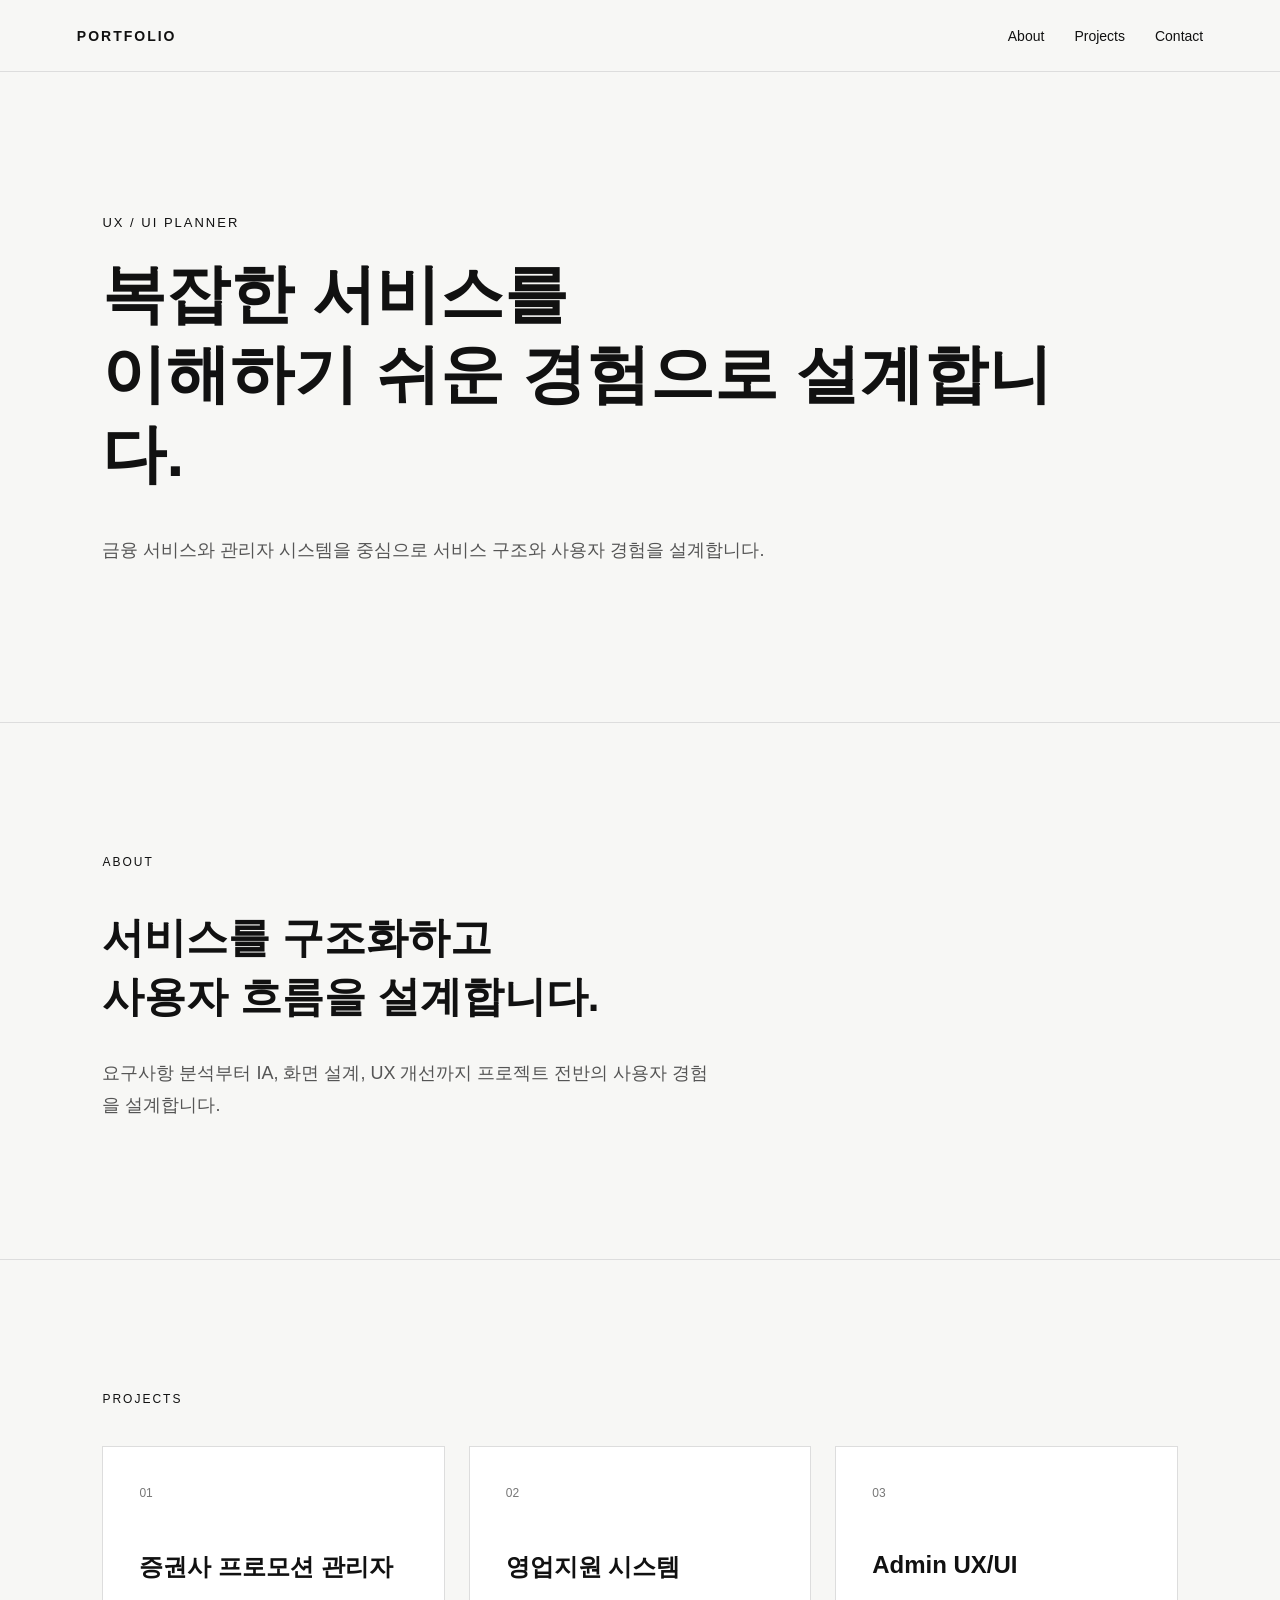
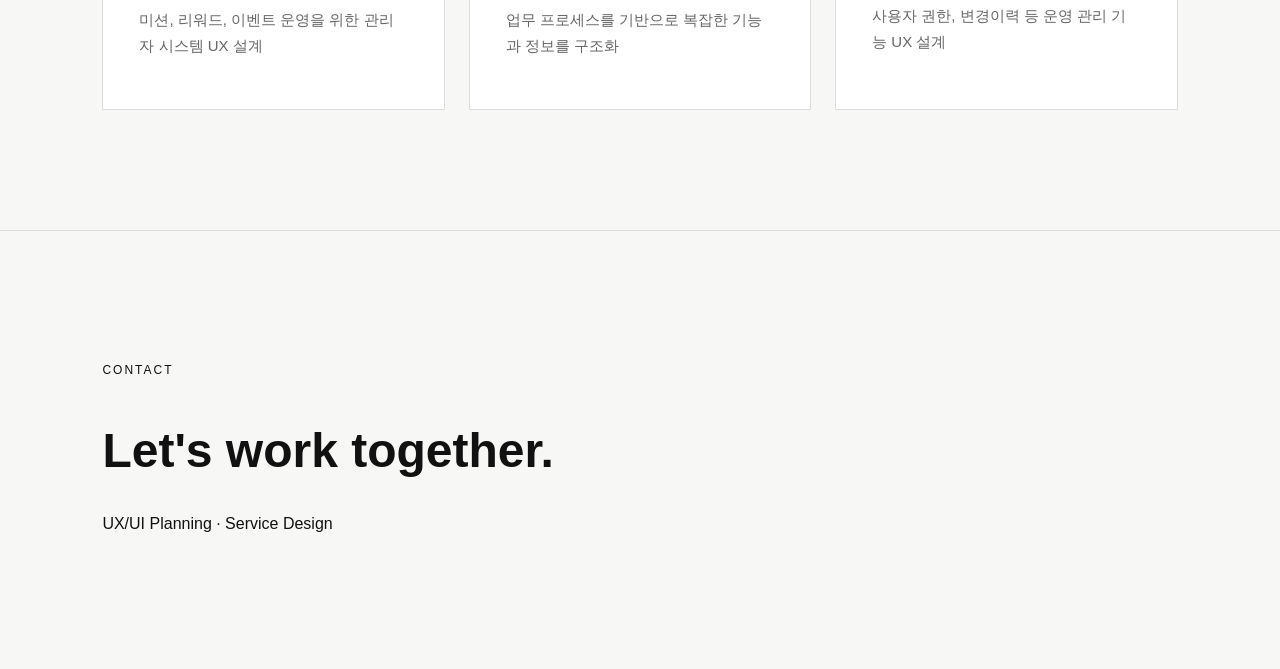
==== index.html @ fc8f5316 "Initial portfolio page" ====
<!DOCTYPE html>
<html lang="ko">
<head>
  <meta charset="UTF-8">
  <meta name="viewport" content="width=device-width, initial-scale=1.0">
  <title>UX/UI Portfolio</title>
  <link rel="stylesheet" href="style.css">
</head>

<body>

  <header class="header">
    <div class="logo">PORTFOLIO</div>

    <nav class="nav">
      <a href="#about">About</a>
      <a href="#projects">Projects</a>
      <a href="#contact">Contact</a>
    </nav>
  </header>

  <main>

    <section class="hero">
      <p class="eyebrow">UX / UI PLANNER</p>

      <h1>
        복잡한 서비스를<br>
        이해하기 쉬운 경험으로 설계합니다.
      </h1>

      <p class="hero-text">
        금융 서비스와 관리자 시스템을 중심으로
        서비스 구조와 사용자 경험을 설계합니다.
      </p>
    </section>


    <section id="about" class="section">
      <p class="section-label">ABOUT</p>

      <h2>서비스를 구조화하고<br>사용자 흐름을 설계합니다.</h2>

      <p class="description">
        요구사항 분석부터 IA, 화면 설계, UX 개선까지
        프로젝트 전반의 사용자 경험을 설계합니다.
      </p>
    </section>


    <section id="projects" class="section">

      <p class="section-label">PROJECTS</p>

      <div class="project-grid">

        <article class="project-card">
          <span>01</span>
          <h3>증권사 프로모션 관리자</h3>
          <p>
            미션, 리워드, 이벤트 운영을 위한
            관리자 시스템 UX 설계
          </p>
        </article>

        <article class="project-card">
          <span>02</span>
          <h3>영업지원 시스템</h3>
          <p>
            업무 프로세스를 기반으로
            복잡한 기능과 정보를 구조화
          </p>
        </article>

        <article class="project-card">
          <span>03</span>
          <h3>Admin UX/UI</h3>
          <p>
            사용자 권한, 변경이력 등
            운영 관리 기능 UX 설계
          </p>
        </article>

      </div>

    </section>


    <section id="contact" class="section contact">
      <p class="section-label">CONTACT</p>

      <h2>Let's work together.</h2>

      <p>
        UX/UI Planning · Service Design
      </p>
    </section>

  </main>

</body>
</html>
---- style.css ----
* {
  box-sizing: border-box;
}

html {
  scroll-behavior: smooth;
}

body {
  margin: 0;
  font-family: Arial, "Noto Sans KR", sans-serif;
  background: #f7f7f5;
  color: #111;
}


/* Header */

.header {
  height: 72px;
  display: flex;
  align-items: center;
  justify-content: space-between;
  padding: 0 6%;
  border-bottom: 1px solid #ddd;
}

.logo {
  font-size: 14px;
  font-weight: 700;
  letter-spacing: 2px;
}

.nav {
  display: flex;
  gap: 30px;
}

.nav a {
  text-decoration: none;
  color: #111;
  font-size: 14px;
}


/* Hero */

.hero {
  min-height: 650px;
  padding: 130px 8%;
}

.eyebrow {
  font-size: 13px;
  letter-spacing: 2px;
  margin-bottom: 24px;
}

.hero h1 {
  font-size: 64px;
  line-height: 1.25;
  font-weight: 600;
  margin: 0;
  max-width: 1000px;
}

.hero-text {
  margin-top: 40px;
  font-size: 18px;
  line-height: 1.8;
  color: #555;
}


/* Sections */

.section {
  padding: 120px 8%;
  border-top: 1px solid #ddd;
}

.section-label {
  font-size: 12px;
  letter-spacing: 2px;
  margin-bottom: 40px;
}

.section h2 {
  font-size: 42px;
  line-height: 1.4;
  margin-bottom: 30px;
}

.description {
  max-width: 620px;
  font-size: 18px;
  line-height: 1.8;
  color: #555;
}


/* Projects */

.project-grid {
  display: grid;
  grid-template-columns: repeat(3, 1fr);
  gap: 24px;
}

.project-card {
  background: #fff;
  padding: 36px;
  min-height: 260px;
  border: 1px solid #ddd;
}

.project-card span {
  font-size: 12px;
  color: #777;
}

.project-card h3 {
  margin-top: 50px;
  font-size: 24px;
}

.project-card p {
  margin-top: 20px;
  font-size: 15px;
  line-height: 1.7;
  color: #666;
}


/* Contact */

.contact {
  min-height: 400px;
}

.contact h2 {
  font-size: 48px;
}


/* Mobile */

@media (max-width: 768px) {

  .nav {
    display: none;
  }

  .hero {
    padding: 100px 6%;
  }

  .hero h1 {
    font-size: 42px;
  }

  .section {
    padding: 80px 6%;
  }

  .section h2 {
    font-size: 32px;
  }

  .project-grid {
    grid-template-columns: 1fr;
  }

}
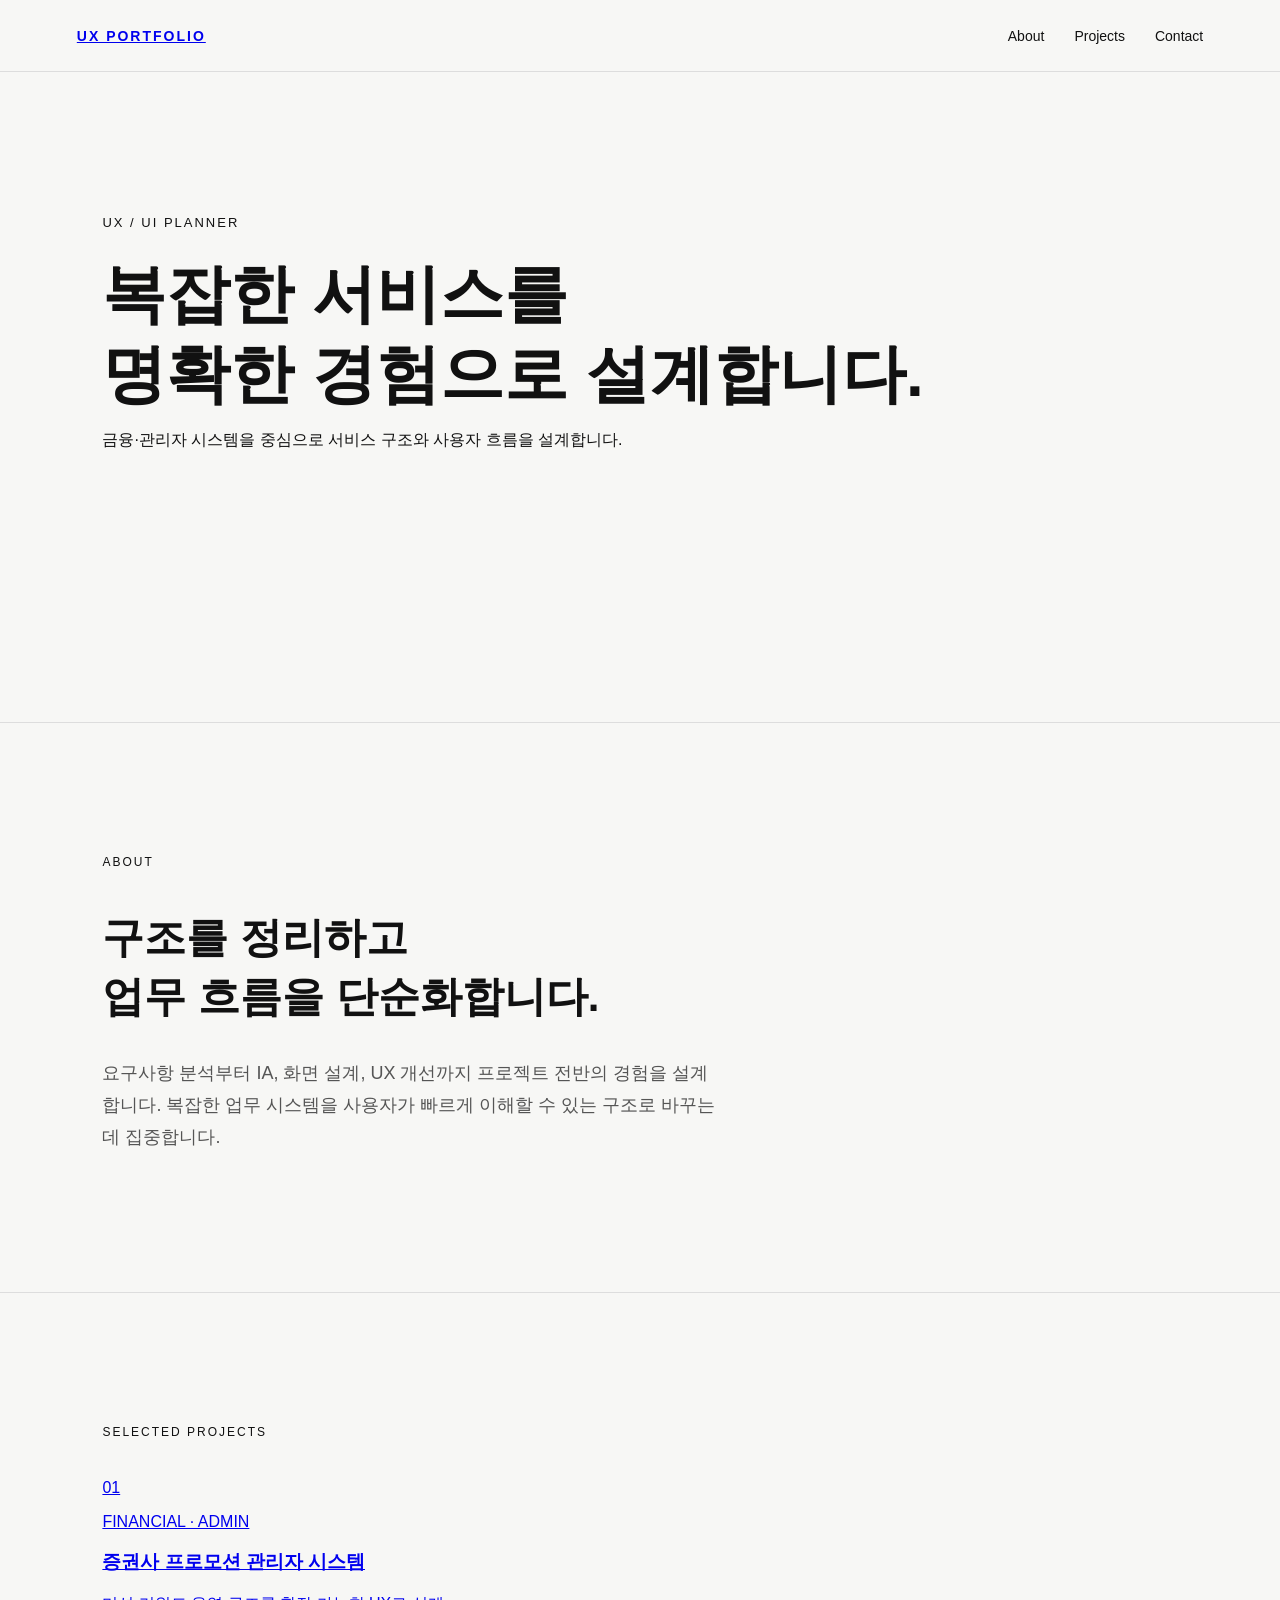
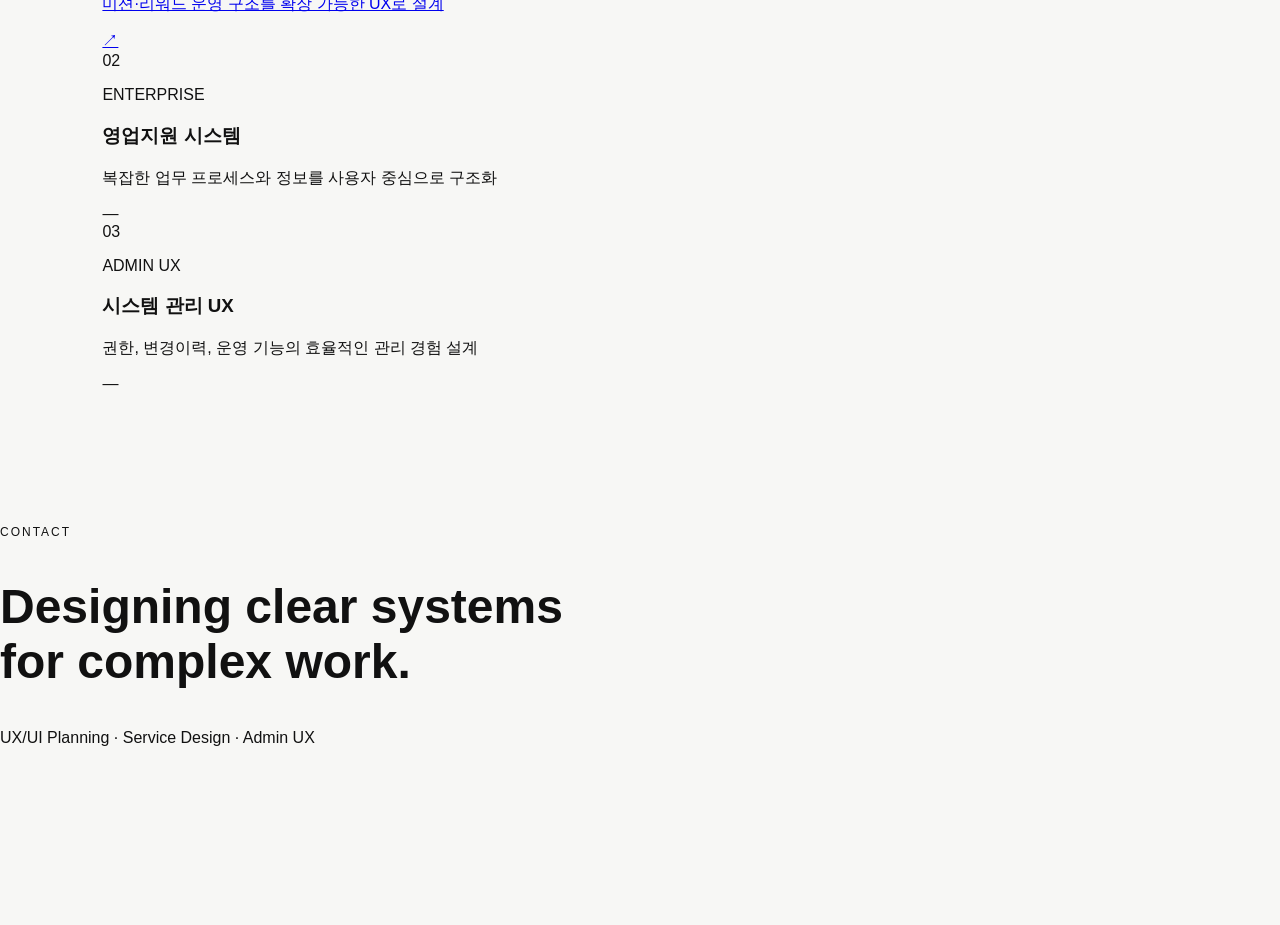
==== commit 1c21b4f9: "Refine portfolio homepage design" ====
--- a/index.html
+++ b/index.html
@@ -6,12 +6,9 @@
   <title>UX/UI Portfolio</title>
   <link rel="stylesheet" href="style.css">
 </head>
-
 <body>
-
   <header class="header">
-    <div class="logo">PORTFOLIO</div>
-
+    <a class="logo" href="index.html">UX PORTFOLIO</a>
     <nav class="nav">
       <a href="#about">About</a>
       <a href="#projects">Projects</a>
@@ -20,83 +17,66 @@
   </header>
 
   <main>
-
     <section class="hero">
       <p class="eyebrow">UX / UI PLANNER</p>
-
-      <h1>
-        복잡한 서비스를<br>
-        이해하기 쉬운 경험으로 설계합니다.
-      </h1>
-
-      <p class="hero-text">
-        금융 서비스와 관리자 시스템을 중심으로
-        서비스 구조와 사용자 경험을 설계합니다.
+      <h1>복잡한 서비스를<br>명확한 경험으로 설계합니다.</h1>
+      <p class="lead">
+        금융·관리자 시스템을 중심으로 서비스 구조와 사용자 흐름을 설계합니다.
       </p>
     </section>
 
-
-    <section id="about" class="section">
-      <p class="section-label">ABOUT</p>
-
-      <h2>서비스를 구조화하고<br>사용자 흐름을 설계합니다.</h2>
-
+    <section id="about" class="section split">
+      <div>
+        <p class="section-label">ABOUT</p>
+        <h2>구조를 정리하고<br>업무 흐름을 단순화합니다.</h2>
+      </div>
       <p class="description">
-        요구사항 분석부터 IA, 화면 설계, UX 개선까지
-        프로젝트 전반의 사용자 경험을 설계합니다.
+        요구사항 분석부터 IA, 화면 설계, UX 개선까지 프로젝트 전반의 경험을 설계합니다.
+        복잡한 업무 시스템을 사용자가 빠르게 이해할 수 있는 구조로 바꾸는 데 집중합니다.
       </p>
     </section>
 
+    <section id="projects" class="section">
+      <p class="section-label">SELECTED PROJECTS</p>
 
-    <section id="projects" class="section">
+      <div class="project-list">
+        <a class="project-row" href="project01.html">
+          <span class="project-no">01</span>
+          <div>
+            <p class="project-type">FINANCIAL · ADMIN</p>
+            <h3>증권사 프로모션 관리자 시스템</h3>
+            <p>미션·리워드 운영 구조를 확장 가능한 UX로 설계</p>
+          </div>
+          <span class="project-arrow">↗</span>
+        </a>
 
-      <p class="section-label">PROJECTS</p>
+        <div class="project-row muted">
+          <span class="project-no">02</span>
+          <div>
+            <p class="project-type">ENTERPRISE</p>
+            <h3>영업지원 시스템</h3>
+            <p>복잡한 업무 프로세스와 정보를 사용자 중심으로 구조화</p>
+          </div>
+          <span class="project-arrow">—</span>
+        </div>
 
-      <div class="project-grid">
-
-        <article class="project-card">
-          <span>01</span>
-          <h3>증권사 프로모션 관리자</h3>
-          <p>
-            미션, 리워드, 이벤트 운영을 위한
-            관리자 시스템 UX 설계
-          </p>
-        </article>
-
-        <article class="project-card">
-          <span>02</span>
-          <h3>영업지원 시스템</h3>
-          <p>
-            업무 프로세스를 기반으로
-            복잡한 기능과 정보를 구조화
-          </p>
-        </article>
-
-        <article class="project-card">
-          <span>03</span>
-          <h3>Admin UX/UI</h3>
-          <p>
-            사용자 권한, 변경이력 등
-            운영 관리 기능 UX 설계
-          </p>
-        </article>
-
+        <div class="project-row muted">
+          <span class="project-no">03</span>
+          <div>
+            <p class="project-type">ADMIN UX</p>
+            <h3>시스템 관리 UX</h3>
+            <p>권한, 변경이력, 운영 기능의 효율적인 관리 경험 설계</p>
+          </div>
+          <span class="project-arrow">—</span>
+        </div>
       </div>
-
     </section>
 
-
-    <section id="contact" class="section contact">
+    <section id="contact" class="contact">
       <p class="section-label">CONTACT</p>
-
-      <h2>Let's work together.</h2>
-
-      <p>
-        UX/UI Planning · Service Design
-      </p>
+      <h2>Designing clear systems<br>for complex work.</h2>
+      <p>UX/UI Planning · Service Design · Admin UX</p>
     </section>
-
   </main>
-
 </body>
 </html>
